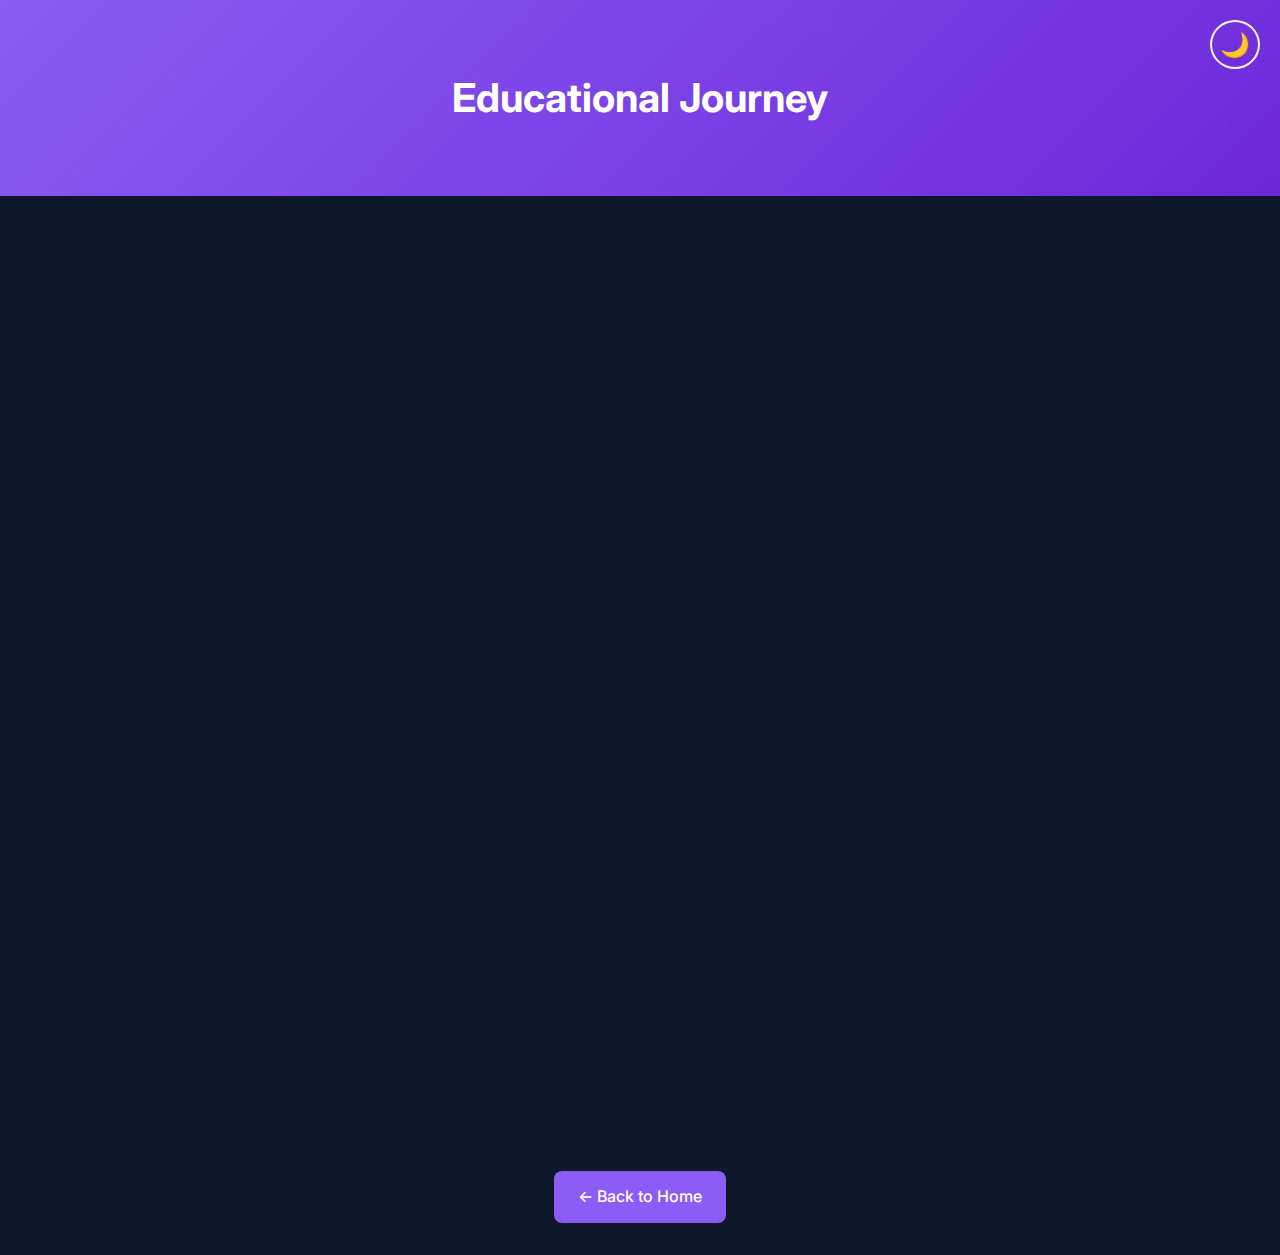
==== Education.html @ e9ace88a "Files added" ====
<!DOCTYPE html>
<html lang="en">
  <head>
    <meta charset="UTF-8" />
    <meta name="viewport" content="width=device-width, initial-scale=1.0" />
    <title>Pakhi MIttal - Education</title>
    <link
      href="https://fonts.googleapis.com/css2?family=Inter:wght@400;500;600;700;800&display=swap"
      rel="stylesheet"
    />
    <link rel="stylesheet" href="/main.css" />
    <link rel="stylesheet" href="/education.css" />
  </head>
  <body>
    <header class="header">
      <h1>Educational Journey</h1>
      <button id="theme-toggle" aria-label="Toggle Theme">🌙</button>
    </header>

    <div class="container">
      <div class="education-card">
        <h2>🎓 BTech in Computer Science Engineering with Specialization in Internet Of Things</h2>
        <p>VIT Vellore | 2023 - Present</p>
        <ul>
          <li>Currently pursuing Bachelor's degree in Computer Science</li>
          <li>Exploring various domains in computer science and technology</li>
          <li>Active participant in coding clubs and tech events</li>
          <li>
            Maintaining strong academic performance while engaging in practical
            projects
          </li>
        </ul>
      </div>

      <div class="education-card">
        <h2>🏫 School Education</h2>
        <p>Delhi Public School Rajnagar | Graduated 2023</p>
        <ul>
          <li>Completed secondary education with distinction</li>
          <li>Participated in various academic competitions and workshops</li>
          <li>Developed strong foundation in science and mathematics</li>
          <li>Active participant in extracurricular activities</li>
          <li>Developed leadership skills through various school activities</li>
        </ul>
      </div>

      <center>
        <a href="index.html" class="back-button">← Back to Home</a>
      </center>
    </div>

    <script>
      const backButton = document.querySelector(".back-button");
      backButton.addEventListener("click", function (e) {
        e.preventDefault();
        window.location.href = this.getAttribute("href");
      });

      const cards = document.querySelectorAll(".education-card");
      const observer = new IntersectionObserver(
        (entries) => {
          entries.forEach((entry) => {
            if (entry.isIntersecting) {
              entry.target.classList.add("visible");
            }
          });
        },
        { threshold: 0.3 }
      );

      cards.forEach((card) => observer.observe(card));
=
      cards.forEach((card) => {
        card.addEventListener("mouseenter", () => {
          card.style.boxShadow = "0 10px 25px rgba(139, 92, 246, 0.6)";
        });
        card.addEventListener("mouseleave", () => {
          card.style.boxShadow = "";
        });
      });

      const themeToggle = document.getElementById("theme-toggle");
      const currentTheme = localStorage.getItem("theme");

      if (currentTheme === "light") {
        document.body.classList.add("light-mode");
        themeToggle.textContent = "☀️";
      }

      themeToggle.addEventListener("click", () => {
        document.body.classList.toggle("light-mode");
        const isLightMode = document.body.classList.contains("light-mode");
        themeToggle.textContent = isLightMode ? "☀️" : "🌙";
        localStorage.setItem("theme", isLightMode ? "light" : "dark");
      });
    </script>
  </body>
</html>
---- main.css ----
:root {
  --primary-color: #8b5cf6;
  --secondary-color: #6d28d9;
  --text-primary: #f3f4f6;
  --text-secondary: #9ca3af;
  --bg-primary: #0f172a;
  --bg-secondary: #1e293b;
  --accent-gradient: linear-gradient(135deg, #8b5cf6 0%, #6d28d9 100%);
  --shadow-sm: 0 4px 6px -1px rgba(0, 0, 0, 0.2);
  --shadow-md: 0 8px 16px rgba(0, 0, 0, 0.3);
  --shadow-lg: 0 12px 24px rgba(0, 0, 0, 0.4);
}
.light-mode {
  --primary-color: #4f46e5;
  --secondary-color: #4338ca;
  --text-primary: #1e293b;
  --text-secondary: #475569;
  --bg-primary: #f1f5f9;
  --bg-secondary: #e2e8f0;
  --accent-gradient: linear-gradient(135deg, #4f46e5 0%, #4338ca 100%);
}

* {
  margin: 0;
  padding: 0;
  box-sizing: border-box;
  font-family: "Inter", sans-serif;
}

body {
  background-color: var(--bg-primary);
  color: var(--text-primary);
  line-height: 1.7;
  min-height: 100vh;
}

.hero {
  background: var(--accent-gradient);
  min-height: 70vh;
  display: flex;
  flex-direction: column;
  align-items: center;
  justify-content: center;
  padding: 5rem 1rem;
  position: relative;
  overflow: hidden;
}

.hero::before {
  content: "";
  position: absolute;
  width: 200%;
  height: 200%;
  background: radial-gradient(
    circle,
    rgba(255, 255, 255, 0.08) 0%,
    transparent 70%
  );
  animation: rotate 7s linear infinite;
}

.hero img {
  width: 240px;
  height: 240px;
  border-radius: 50%;
  border: 6px solid rgba(255, 255, 255, 0.15);
  margin-bottom: 2.5rem;
  object-fit: cover;
  position: relative;
  z-index: 1;
  box-shadow: var(--shadow-lg);
  transition: all 0.4s cubic-bezier(0.4, 0, 0.2, 1);
}

.hero img:hover {
  transform: scale(1.05) translateY(-5px);
  border-color: rgba(255, 255, 255, 0.25);
  box-shadow: var(--shadow-lg), 0 0 40px rgba(139, 92, 246, 0.3);
}

.hero h1 {
  font-size: 4rem;
  font-weight: 800;
  color: #f8fafc;
  margin-bottom: 1.25rem;
  position: relative;
  z-index: 1;
  text-shadow: 0 2px 4px rgba(0, 0, 0, 0.2);
}

.hero p {
  font-size: 1.35rem;
  color: #e2e8f0;
  position: relative;
  z-index: 1;
  max-width: 600px;
  text-align: center;
  line-height: 1.6;
  text-shadow: 0 1px 2px rgba(0, 0, 0, 0.1);
}

.nav-container {
  max-width: 1200px;
  margin: 0 auto;
  padding: 0 1rem;
}

.nav {
  background: var(--bg-secondary);
  padding: 1.75rem;
  border-radius: 16px;
  box-shadow: var(--shadow-lg);
  display: flex;
  justify-content: center;
  gap: 3rem;
  backdrop-filter: blur(10px);
  min-width: 600px;
  border: 1px solid rgba(255, 255, 255, 0.05);
  margin-top: -120px;
  margin-bottom: 4rem;
}

.nav a {
  color: var(--text-primary);
  text-decoration: none;
  font-weight: 600;
  padding: 0.75rem 1.5rem;
  border-radius: 8px;
  transition: all 0.3s cubic-bezier(0.4, 0, 0.2, 1);
  position: relative;
  letter-spacing: 0.3px;
}

.nav a::after {
  content: "";
  position: absolute;
  bottom: -2px;
  left: 0;
  width: 0;
  height: 2px;
  background: var(--accent-gradient);
  transition: width 0.3s ease;
}

.nav a:hover {
  color: var(--primary-color);
}

.nav a:hover::after {
  width: 100%;
}

.container {
  max-width: 1200px;
  margin: 3rem auto 0;
  padding: 2rem;
}
.section {
  opacity: 0;
  transform: translateY(50px);
  transition: opacity 0.8s ease-out, transform 0.8s ease-out;
}

.section.visible {
  opacity: 1;
  transform: translateY(0);
}

.section {
  background: var(--bg-secondary);
  padding: 3rem;
  border-radius: 20px;
  box-shadow: var(--shadow-md);
  margin-bottom: 3rem;
  transition: all 0.4s cubic-bezier(0.4, 0, 0.2, 1);
  border: 1px solid rgba(255, 255, 255, 0.05);
}

.section:hover {
  transform: translateY(-5px);
  box-shadow: var(--shadow-lg);
  border-color: rgba(255, 255, 255, 0.1);
}

.section h2 {
  color: var(--text-primary);
  margin-bottom: 2rem;
  font-size: 2rem;
  position: relative;
  padding-bottom: 1rem;
  letter-spacing: -0.5px;
}

.section h2::after {
  content: "";
  position: absolute;
  bottom: 0;
  left: 0;
  width: 80px;
  height: 3px;
  background: var(--accent-gradient);
  border-radius: 3px;
}

.footer {
  background: #0a1429;
  color: white;
  padding: 5rem 2rem;
  text-align: center;
  margin-top: 6rem;
  border-top: 1px solid rgba(255, 255, 255, 0.05);
}

.social-links {
  display: flex;
  justify-content: center;
  gap: 2.5rem;
  margin-top: 2.5rem;
}

.social-links a {
  opacity: 0.8;
  transition: all 0.4s cubic-bezier(0.4, 0, 0.2, 1);
  padding: 0.5rem;
}

.social-links a:hover {
  opacity: 1;
  transform: translateY(-5px);
}

.social-links img {
  width: 40px;
  height: 40px;
  border-radius: 12px;
  filter: drop-shadow(0 4px 6px rgba(0, 0, 0, 0.1));
}

@keyframes rotate {
  from {
    transform: rotate(0deg);
  }
  to {
    transform: rotate(360deg);
  }
}

@media (max-width: 768px) {
  .hero h1 {
    font-size: 2.75rem;
  }

  .hero p {
    font-size: 1.2rem;
    padding: 0 1rem;
  }

  .nav-container {
    padding: 0 1rem;
  }

  .nav {
    flex-direction: column;
    align-items: center;
    gap: 1rem;
    top: 40vh;
    min-width: unset;
    width: calc(100% - 2rem);
    padding: 1.5rem;
    position: relative;
    transform: translateY(-50%);
    left: 0;
  }

  .container {
    padding: 1rem;
    margin-top: 3rem;
  }

  .section {
    padding: 2rem;
  }
}
#theme-toggle {
  position: absolute;
  top: 20px;
  right: 20px;
  background: transparent;
  border: 2px solid var(--text-primary);
  border-radius: 50%;
  padding: 0.5rem;
  font-size: 1.5rem;
  color: var(--text-primary);
  cursor: pointer;
  transition: all 0.3s ease;
  z-index: 1000;
}

#theme-toggle:hover {
  background: var(--text-primary);
  color: var(--bg-primary);
}

.light-mode #theme-toggle {
  border-color: var(--bg-primary);
  color: var(--bg-primary);
}

.light-mode #theme-toggle:hover {
  background: var(--bg-primary);
  color: var(--text-primary);
}
---- education.css ----
.header {
  background: linear-gradient(
    135deg,
    var(--primary-color) 0%,
    var(--secondary-color) 100%
  );
  padding: 4rem 2rem;
  text-align: center;
  margin-bottom: 4rem;
  position: relative;
  overflow: hidden;
}

.header::before {
  content: "";
  position: absolute;
  top: 0;
  left: 0;
  right: 0;
  bottom: 0;
  background-image: radial-gradient(
      circle at 25px 25px,
      rgba(255, 255, 255, 0.1) 2%,
      transparent 0%
    ),
    radial-gradient(
      circle at 75px 75px,
      rgba(255, 255, 255, 0.1) 2%,
      transparent 0%
    );
  background-size: 100px 100px;
  opacity: 0.2;
}

.header h1 {
  color: white;
  font-size: 2.5rem;
  position: relative;
  z-index: 1;
}

.education-card {
  opacity: 0;
  transform: translateY(40px);
  transition: opacity 0.8s ease-out, transform 0.8s ease-out;
}

.education-card.visible {
  opacity: 1;
  transform: translateY(0);
}

.education-card {
  background: var(--bg-secondary);
  padding: 2.5rem;
  border-radius: 16px;
  box-shadow: 0 4px 6px -1px rgba(0, 0, 0, 0.2);
  margin-bottom: 2.5rem;
  transition: all 0.3s ease;
  border-left: 5px solid var(--primary-color);
}

.education-card:hover {
  transform: translateY(-5px);
  box-shadow: 0 8px 16px -2px rgba(0, 0, 0, 0.3);
}

.education-card h2 {
  color: var(--text-primary);
  margin-bottom: 1rem;
  font-size: 1.8rem;
  display: flex;
  align-items: center;
  gap: 0.5rem;
}

.education-card p {
  color: var(--text-secondary);
  font-size: 1.1rem;
  margin-bottom: 1.5rem;
  font-weight: 500;
}

.education-card ul {
  list-style: none;
  margin-left: 1.5rem;
}

.education-card li {
  margin-bottom: 0.75rem;
  position: relative;
  padding-left: 1.5rem;
  color: var(--text-secondary);
}

.education-card li::before {
  content: "→";
  color: var(--primary-color);
  position: absolute;
  left: 0;
  font-weight: bold;
}

.back-button {
  display: inline-flex;
  align-items: center;
  gap: 0.5rem;
  padding: 0.75rem 1.5rem;
  background-color: var(--primary-color);
  color: white;
  text-decoration: none;
  border-radius: 8px;
  font-weight: 500;
  transition: all 0.3s ease;
}

.back-button:hover {
  background-color: var(--secondary-color);
  transform: translateY(-2px);
}

@media (max-width: 768px) {
  .education-card {
    padding: 1.5rem;
  }

  .header {
    padding: 3rem 1rem;
  }
}
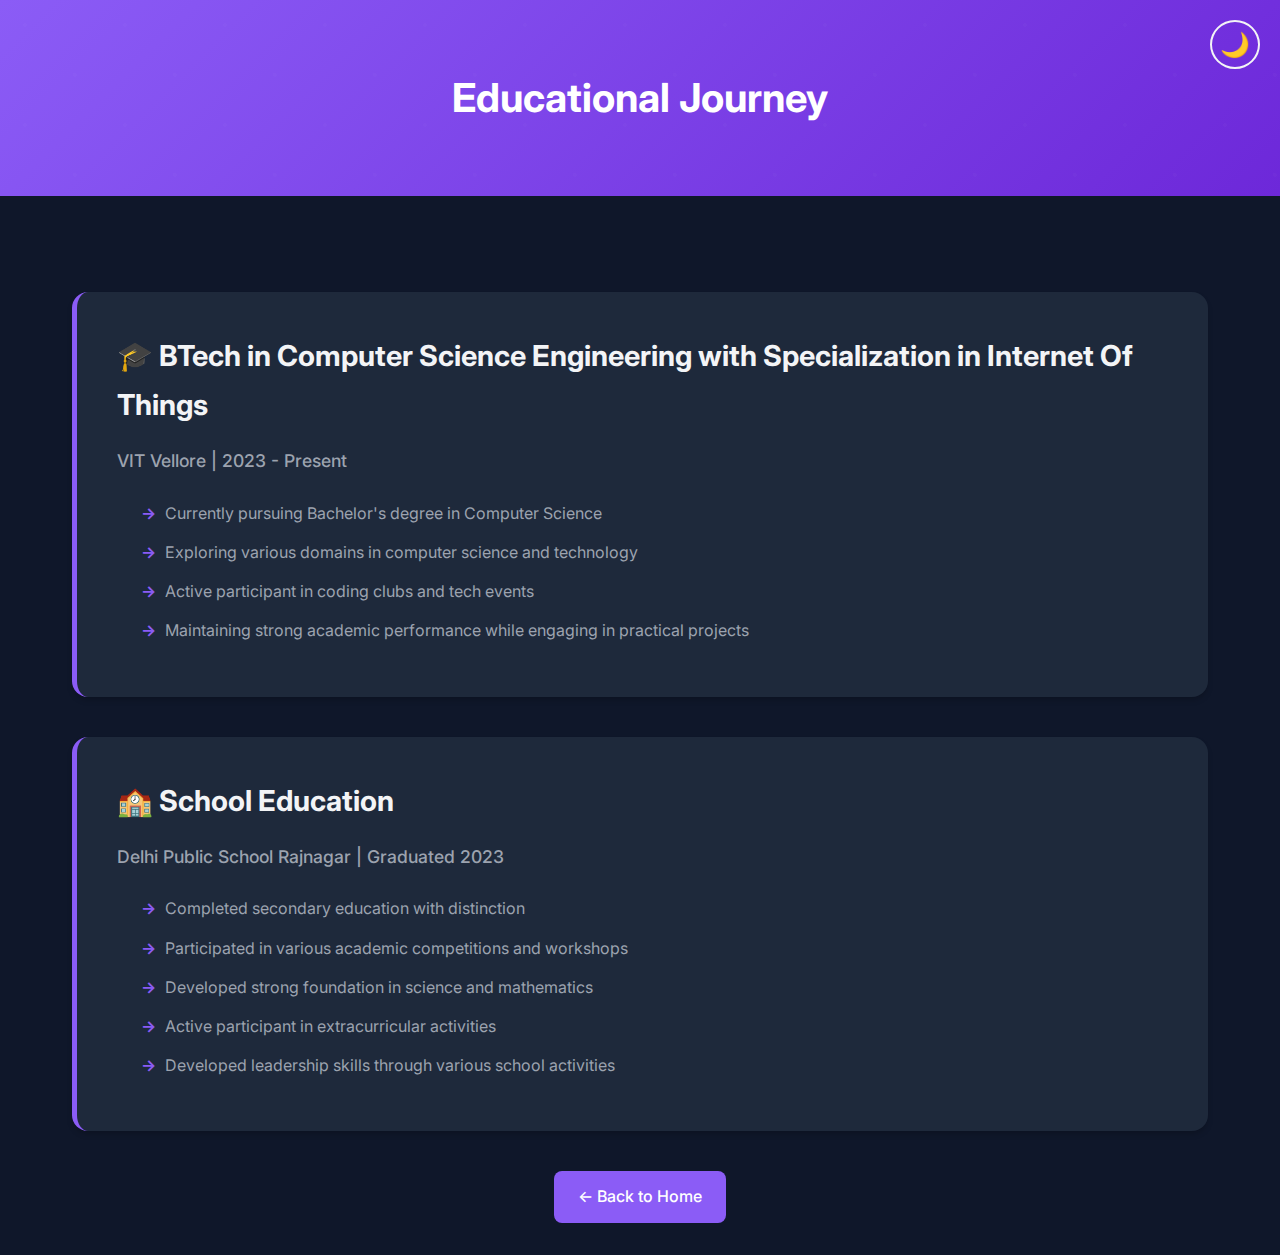
==== commit fa19c86a: "links fixed" ====
--- a/Education.html
+++ b/Education.html
@@ -3,13 +3,13 @@
   <head>
     <meta charset="UTF-8" />
     <meta name="viewport" content="width=device-width, initial-scale=1.0" />
-    <title>Pakhi MIttal - Education</title>
+    <title>Pakhi Mittal - Education</title>
     <link
       href="https://fonts.googleapis.com/css2?family=Inter:wght@400;500;600;700;800&display=swap"
       rel="stylesheet"
     />
-    <link rel="stylesheet" href="/main.css" />
-    <link rel="stylesheet" href="/education.css" />
+    <link rel="stylesheet" href="main.css" />
+    <link rel="stylesheet" href="education.css" />
   </head>
   <body>
     <header class="header">
@@ -69,7 +69,6 @@
       );
 
       cards.forEach((card) => observer.observe(card));
-=
       cards.forEach((card) => {
         card.addEventListener("mouseenter", () => {
           card.style.boxShadow = "0 10px 25px rgba(139, 92, 246, 0.6)";
